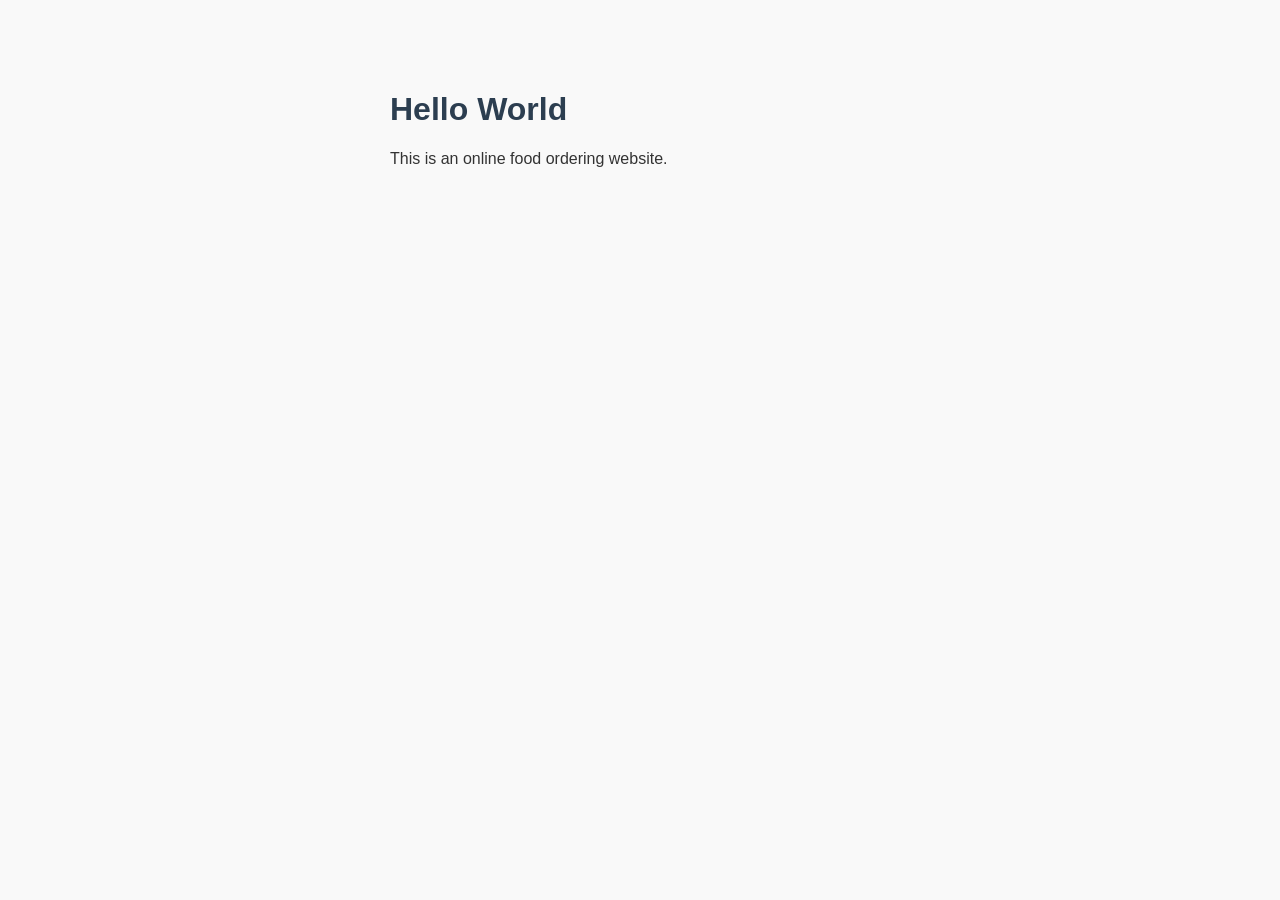
==== docs/index.html @ 77fc429b "Add docs folder for GitHub Pages" ====
<!DOCTYPE html>
<html lang="en">
<head>
    <meta charset="UTF-8">
    <title>Simple Page</title>
    <link rel="stylesheet" href="style.css">
</head>
<body>

<h1>Hello World</h1>
<p>This is an online food ordering website.</p>

</body>
</html>
---- docs/style.css ----
body {
    font-family: Arial, sans-serif;
    max-width: 500px;
    margin: 50px auto;
    padding: 20px;
    background-color: #f9f9f9;
    color: #333;
}

h1 {
    color: #2c3e50;
}
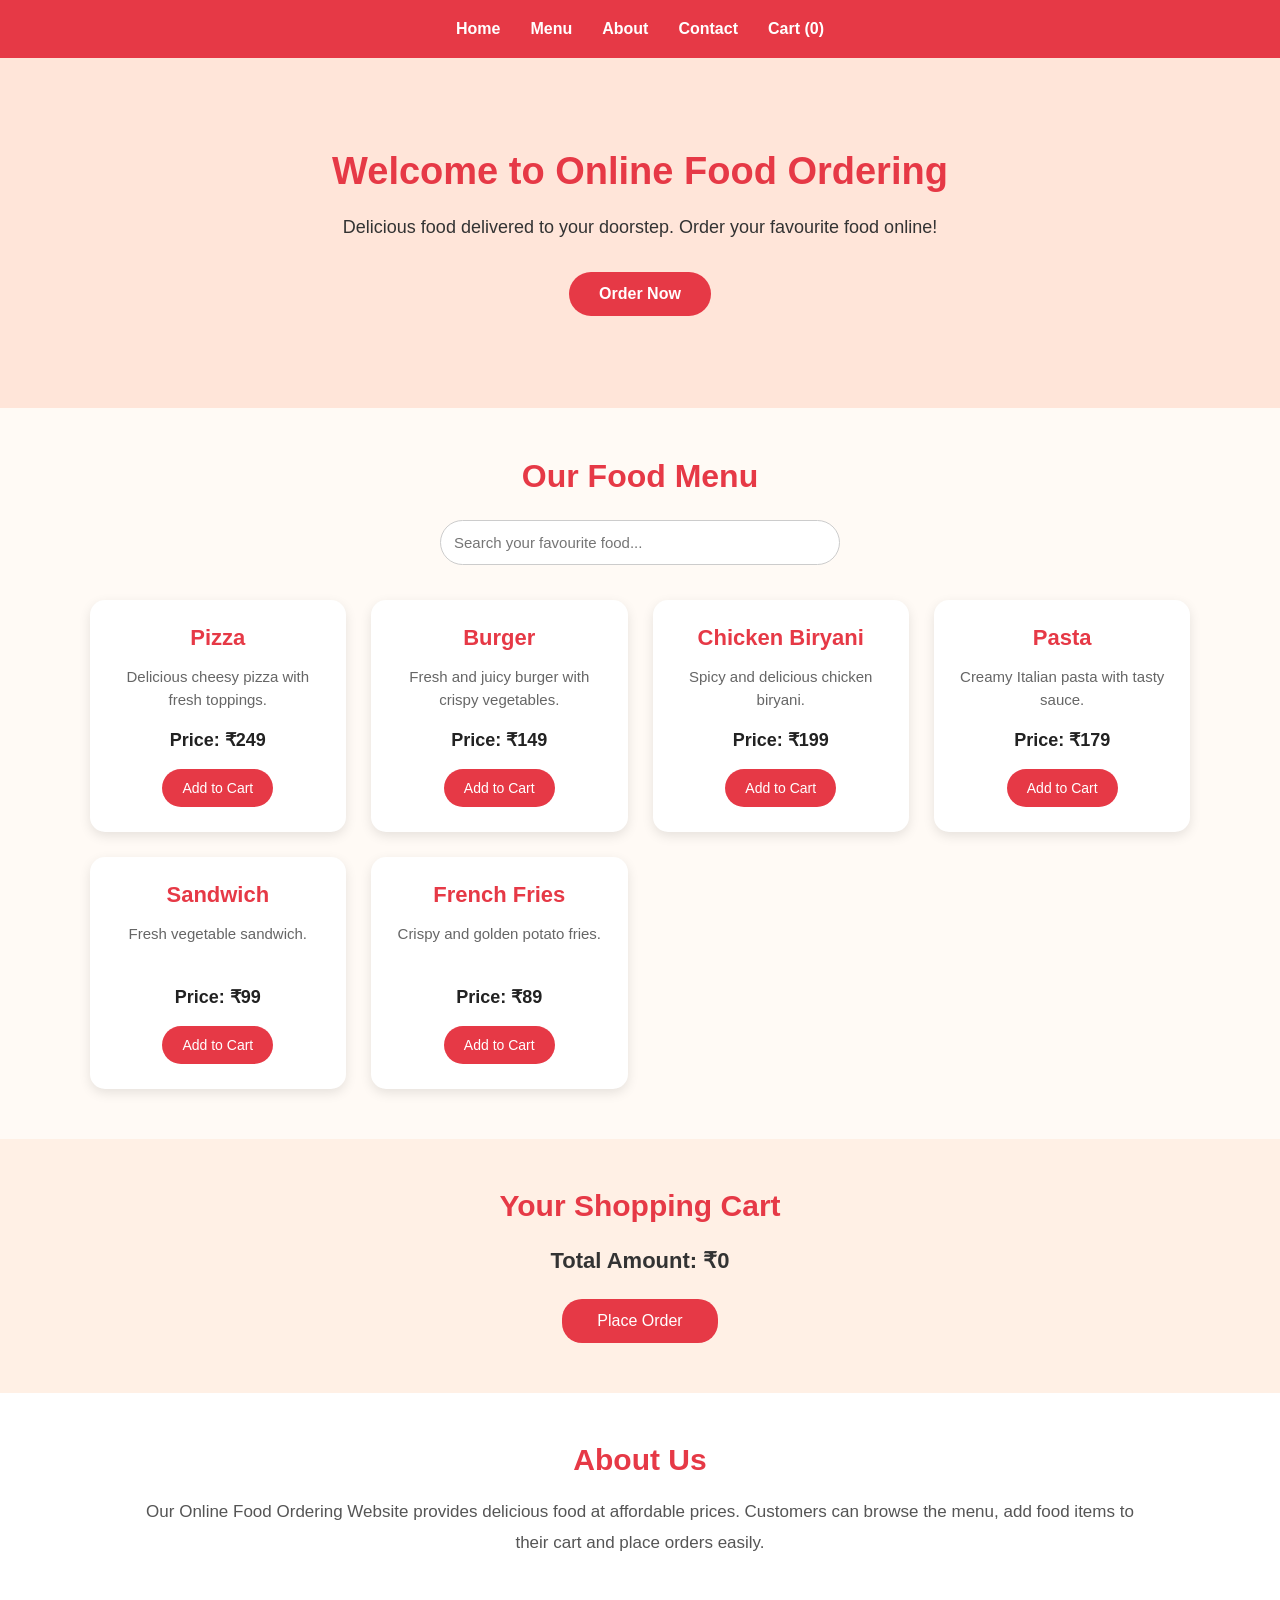
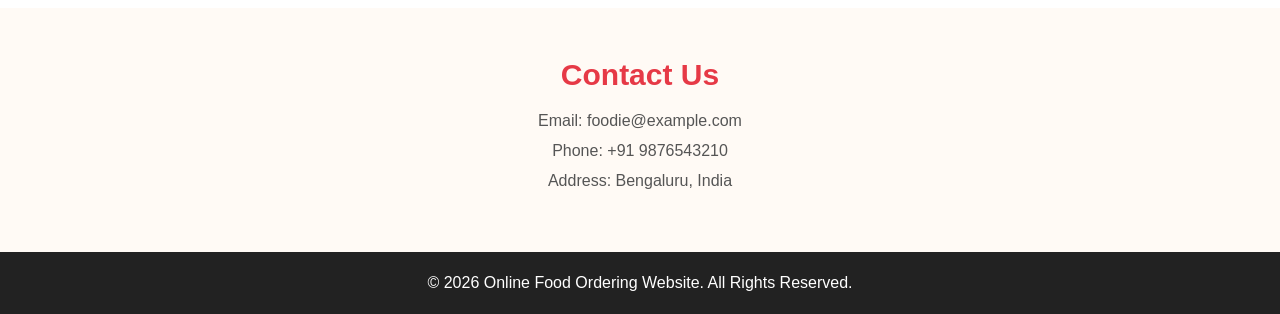
==== commit 78295c98: "Add food ordering website design" ====
--- a/docs/index.html
+++ b/docs/index.html
@@ -1,14 +1,169 @@
+
 <!DOCTYPE html>
 <html lang="en">
+
 <head>
     <meta charset="UTF-8">
-    <title>Simple Page</title>
+    <meta name="viewport" content="width=device-width, initial-scale=1.0">
+
+    <title>Online Food Ordering Website</title>
+
     <link rel="stylesheet" href="style.css">
 </head>
+
 <body>
 
-<h1>Hello World</h1>
-<p>This is an online food ordering website.</p>
+<!-- Navigation Bar -->
+<header>
+    <nav>
+        <a href="#home">Home</a>
+        <a href="#menu">Menu</a>
+        <a href="#about">About</a>
+        <a href="#contact">Contact</a>
+        <a href="#cart">Cart (<span id="cart-count">0</span>)</a>
+    </nav>
+</header>
+
+<!-- Home Section -->
+<section class="hero" id="home">
+
+    <div class="hero-content">
+
+        <h1>Welcome to Online Food Ordering</h1>
+
+        <p>
+            Delicious food delivered to your doorstep.
+            Order your favourite food online!
+        </p>
+
+        <a href="#menu" class="btn">Order Now</a>
+
+    </div>
+
+</section>
+
+<!-- Menu Section -->
+<section class="menu" id="menu">
+
+    <h2>Our Food Menu</h2>
+
+    <input type="text"
+           id="search"
+           placeholder="Search your favourite food...">
+
+    <div class="food-container">
+
+        <div class="food-card" data-name="Pizza">
+            <h3>Pizza</h3>
+            <p>Delicious cheesy pizza with fresh toppings.</p>
+            <h4>Price: ₹249</h4>
+            <button onclick="addToCart('Pizza',249)">
+                Add to Cart
+            </button>
+        </div>
+
+        <div class="food-card" data-name="Burger">
+            <h3>Burger</h3>
+            <p>Fresh and juicy burger with crispy vegetables.</p>
+            <h4>Price: ₹149</h4>
+            <button onclick="addToCart('Burger',149)">
+                Add to Cart
+            </button>
+        </div>
+
+        <div class="food-card" data-name="Biryani">
+            <h3>Chicken Biryani</h3>
+            <p>Spicy and delicious chicken biryani.</p>
+            <h4>Price: ₹199</h4>
+            <button onclick="addToCart('Chicken Biryani',199)">
+                Add to Cart
+            </button>
+        </div>
+
+        <div class="food-card" data-name="Pasta">
+            <h3>Pasta</h3>
+            <p>Creamy Italian pasta with tasty sauce.</p>
+            <h4>Price: ₹179</h4>
+            <button onclick="addToCart('Pasta',179)">
+                Add to Cart
+            </button>
+        </div>
+
+        <div class="food-card" data-name="Sandwich">
+            <h3>Sandwich</h3>
+            <p>Fresh vegetable sandwich.</p>
+            <h4>Price: ₹99</h4>
+            <button onclick="addToCart('Sandwich',99)">
+                Add to Cart
+            </button>
+        </div>
+
+        <div class="food-card" data-name="French Fries">
+            <h3>French Fries</h3>
+            <p>Crispy and golden potato fries.</p>
+            <h4>Price: ₹89</h4>
+            <button onclick="addToCart('French Fries',89)">
+                Add to Cart
+            </button>
+        </div>
+
+    </div>
+
+</section>
+
+<!-- Shopping Cart -->
+<section class="cart" id="cart">
+
+    <h2>Your Shopping Cart</h2>
+
+    <div id="cart-items"></div>
+
+    <h3>Total Amount: ₹<span id="total">0</span></h3>
+
+    <button class="order-btn" onclick="placeOrder()">
+        Place Order
+    </button>
+
+</section>
+
+<!-- About Section -->
+<section class="about" id="about">
+
+    <h2>About Us</h2>
+
+    <p>
+        Our Online Food Ordering Website provides
+        delicious food at affordable prices.
+        Customers can browse the menu, add food
+        items to their cart and place orders easily.
+    </p>
+
+</section>
+
+<!-- Contact Section -->
+<section class="contact" id="contact">
+
+    <h2>Contact Us</h2>
+
+    <p>Email: foodie@example.com</p>
+
+    <p>Phone: +91 9876543210</p>
+
+    <p>Address: Bengaluru, India</p>
+
+</section>
+
+<!-- Footer -->
+<footer>
+
+    <p>
+        © 2026 Online Food Ordering Website.
+        All Rights Reserved.
+    </p>
+
+</footer>
+
+<script src="script.js"></script>
 
 </body>
 </html>
--- a/docs/style.css
+++ b/docs/style.css
@@ -1,12 +1,281 @@
+
+/* General Styling */
+* {
+    margin: 0;
+    padding: 0;
+    box-sizing: border-box;
+    font-family: Arial, sans-serif;
+}
+
+html {
+    scroll-behavior: smooth;
+}
+
 body {
-    font-family: Arial, sans-serif;
-    max-width: 500px;
-    margin: 50px auto;
+    background-color: #fffaf5;
+    color: #333;
+}
+
+/* Navigation Bar */
+header {
+    background-color: #e63946;
     padding: 20px;
-    background-color: #f9f9f9;
-    color: #333;
-}
-
-h1 {
-    color: #2c3e50;
-}
+    text-align: center;
+}
+
+nav {
+    display: flex;
+    justify-content: center;
+    align-items: center;
+    flex-wrap: wrap;
+    gap: 30px;
+}
+
+nav a {
+    color: white;
+    text-decoration: none;
+    font-size: 16px;
+    font-weight: bold;
+    transition: 0.3s;
+}
+
+nav a:hover {
+    color: #ffd166;
+}
+
+/* Home Section */
+.hero {
+    background-color: #ffe5d9;
+    min-height: 350px;
+    display: flex;
+    justify-content: center;
+    align-items: center;
+    text-align: center;
+    padding: 40px 20px;
+}
+
+.hero-content h1 {
+    font-size: 38px;
+    color: #e63946;
+    margin-bottom: 20px;
+}
+
+.hero-content p {
+    font-size: 18px;
+    margin-bottom: 30px;
+    line-height: 1.6;
+}
+
+.btn {
+    display: inline-block;
+    background-color: #e63946;
+    color: white;
+    padding: 13px 30px;
+    text-decoration: none;
+    border-radius: 25px;
+    font-weight: bold;
+    transition: 0.3s;
+}
+
+.btn:hover {
+    background-color: #b92330;
+}
+
+/* Menu Section */
+.menu {
+    padding: 50px 7%;
+    text-align: center;
+}
+
+.menu h2 {
+    font-size: 32px;
+    color: #e63946;
+    margin-bottom: 25px;
+}
+
+/* Search Bar */
+#search {
+    width: 100%;
+    max-width: 400px;
+    padding: 13px;
+    border: 1px solid #ccc;
+    border-radius: 25px;
+    font-size: 15px;
+    margin-bottom: 35px;
+    outline: none;
+}
+
+#search:focus {
+    border-color: #e63946;
+}
+
+/* Food Cards */
+.food-container {
+    display: grid;
+    grid-template-columns: repeat(auto-fit, minmax(230px, 1fr));
+    gap: 25px;
+}
+
+.food-card {
+    background-color: white;
+    padding: 25px 20px;
+    border-radius: 15px;
+    box-shadow: 0 4px 12px rgba(0, 0, 0, 0.10);
+    transition: 0.3s;
+}
+
+.food-card:hover {
+    transform: translateY(-7px);
+    box-shadow: 0 7px 18px rgba(0, 0, 0, 0.15);
+}
+
+.food-card h3 {
+    color: #e63946;
+    font-size: 22px;
+    margin-bottom: 15px;
+}
+
+.food-card p {
+    color: #666;
+    font-size: 15px;
+    line-height: 1.5;
+    min-height: 45px;
+}
+
+.food-card h4 {
+    color: #222;
+    font-size: 18px;
+    margin: 18px 0;
+}
+
+button {
+    background-color: #e63946;
+    color: white;
+    border: none;
+    padding: 11px 20px;
+    border-radius: 20px;
+    font-size: 14px;
+    cursor: pointer;
+    transition: 0.3s;
+}
+
+button:hover {
+    background-color: #b92330;
+}
+
+/* Shopping Cart */
+.cart {
+    background-color: #fff0e5;
+    padding: 50px 7%;
+    text-align: center;
+}
+
+.cart h2 {
+    color: #e63946;
+    font-size: 30px;
+    margin-bottom: 25px;
+}
+
+.cart-row {
+    max-width: 650px;
+    margin: 12px auto;
+    padding: 15px;
+    background-color: white;
+    border-radius: 10px;
+    display: flex;
+    justify-content: space-between;
+    align-items: center;
+    gap: 10px;
+    flex-wrap: wrap;
+}
+
+.cart h3 {
+    margin: 25px 0;
+    font-size: 22px;
+}
+
+.order-btn {
+    padding: 13px 35px;
+    font-size: 16px;
+}
+
+/* About Section */
+.about {
+    padding: 50px 10%;
+    text-align: center;
+    background-color: white;
+}
+
+.about h2 {
+    color: #e63946;
+    font-size: 30px;
+    margin-bottom: 20px;
+}
+
+.about p {
+    font-size: 17px;
+    line-height: 1.8;
+    color: #555;
+}
+
+/* Contact Section */
+.contact {
+    padding: 50px 10%;
+    text-align: center;
+    background-color: #fffaf5;
+}
+
+.contact h2 {
+    color: #e63946;
+    font-size: 30px;
+    margin-bottom: 20px;
+}
+
+.contact p {
+    font-size: 16px;
+    margin: 12px 0;
+    color: #555;
+}
+
+/* Footer */
+footer {
+    background-color: #222;
+    color: white;
+    padding: 22px;
+    text-align: center;
+}
+
+/* Responsive Design */
+@media (max-width: 600px) {
+
+    nav {
+        gap: 15px;
+    }
+
+    nav a {
+        font-size: 14px;
+    }
+
+    .hero-content h1 {
+        font-size: 28px;
+    }
+
+    .hero-content p {
+        font-size: 16px;
+    }
+
+    .food-container {
+        grid-template-columns: 1fr;
+    }
+
+    .cart-row {
+        justify-content: center;
+    }
+
+    .menu h2,
+    .cart h2,
+    .about h2,
+    .contact h2 {
+        font-size: 25px;
+    }
+}
